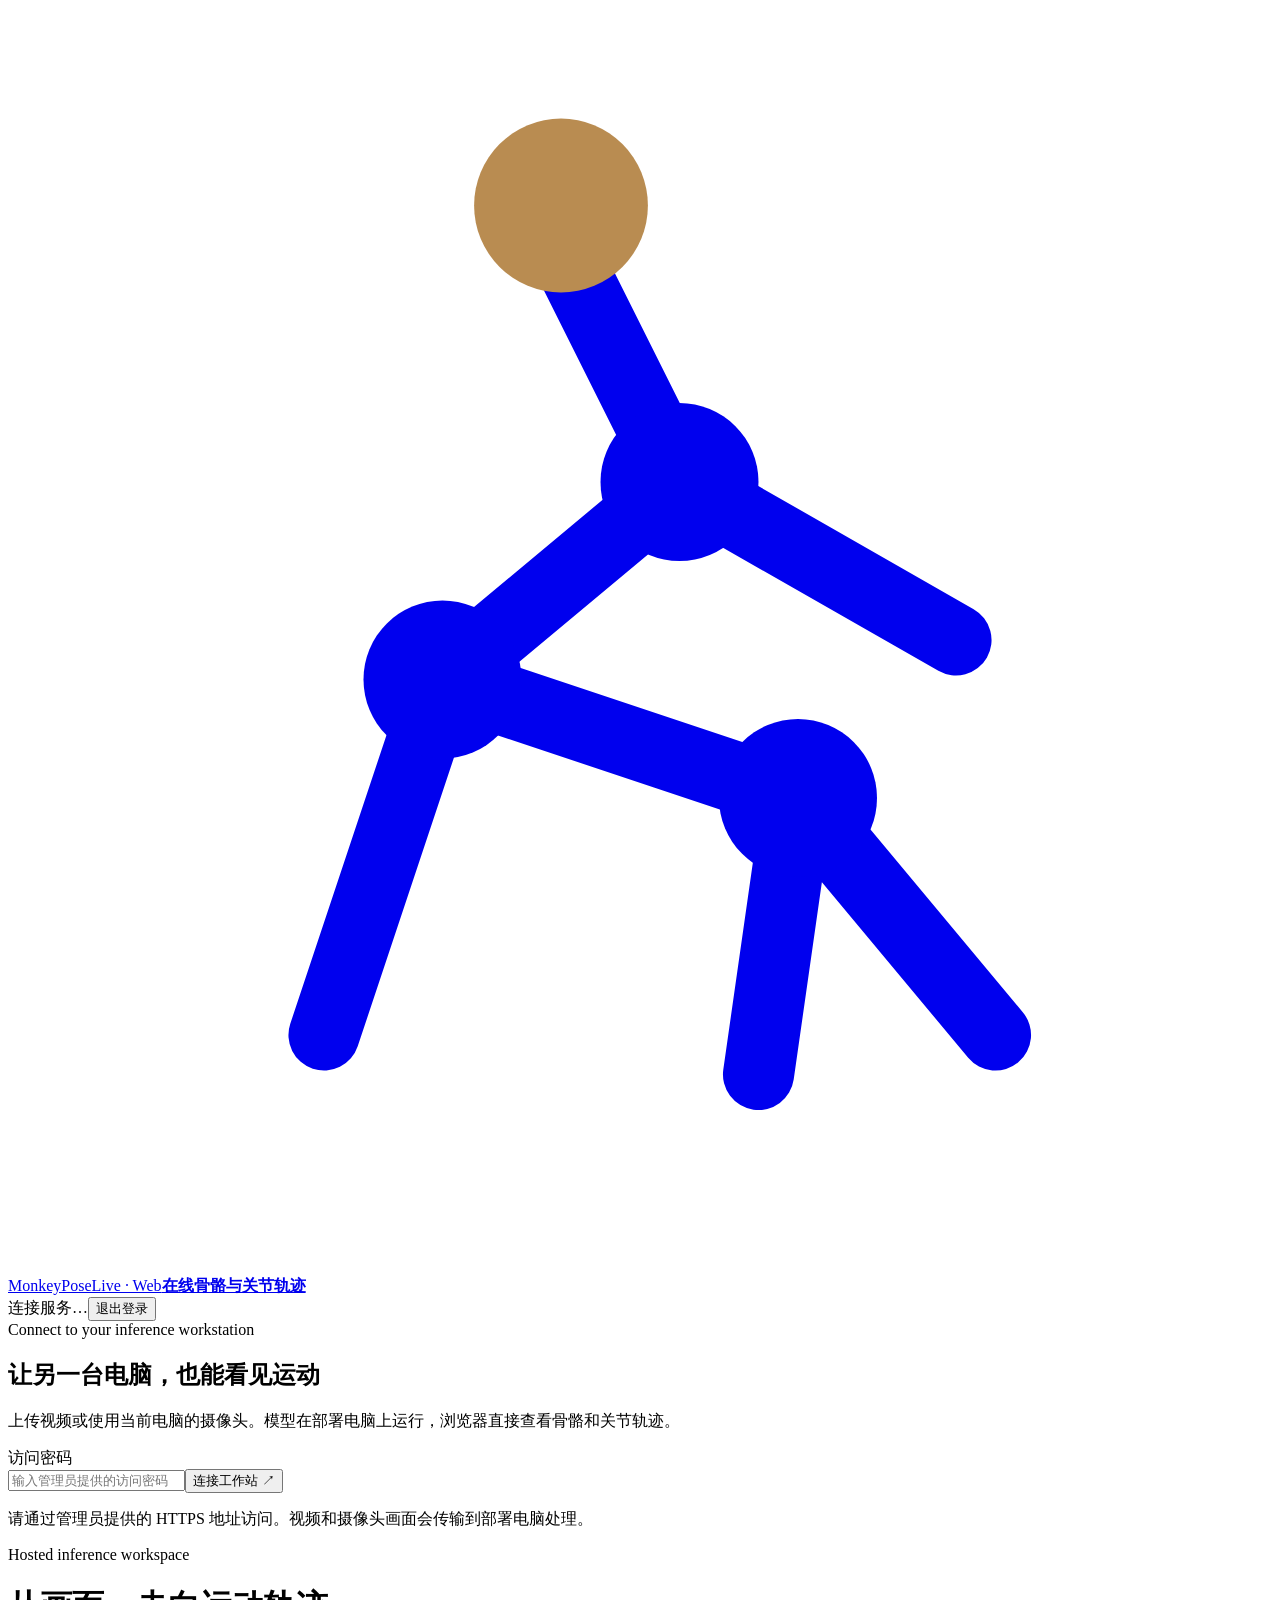
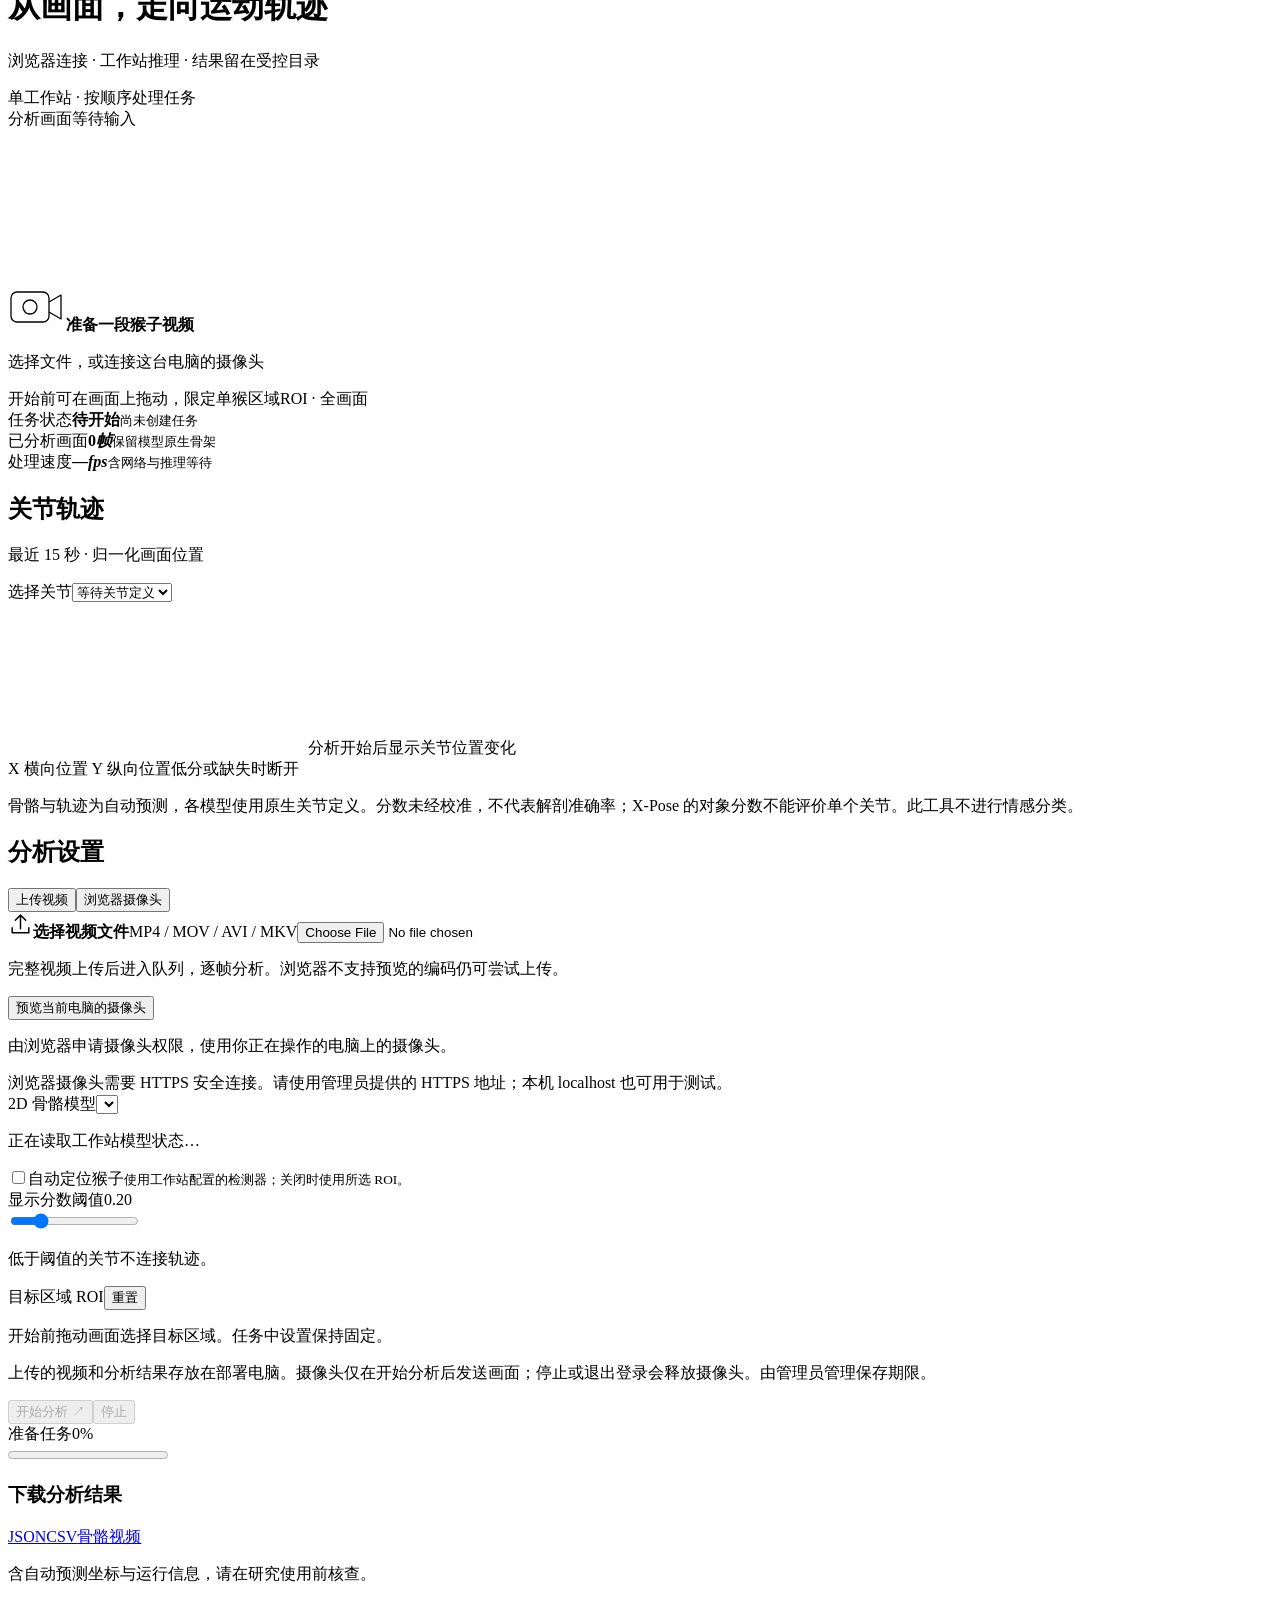
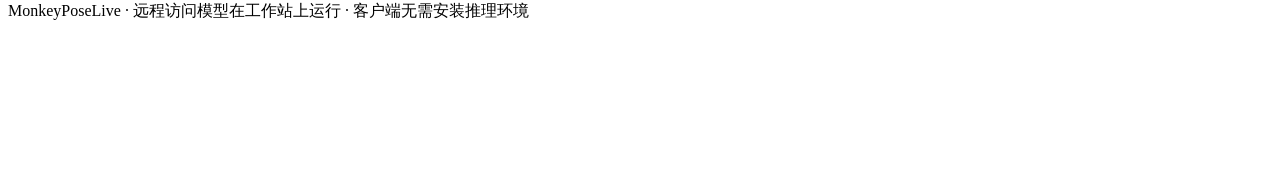
==== web/remote.html @ 24a8ca0a "Add authenticated HTTPS web inference and remote browser camera jobs" ====
<!doctype html>
<html lang="zh-CN">
<head>
  <meta charset="utf-8">
  <meta name="viewport" content="width=device-width,initial-scale=1">
  <meta name="color-scheme" content="light">
  <title>MonkeyPoseLive · 在线骨骼分析</title>
  <link rel="stylesheet" href="/remote.css">
  <script defer src="/remote.js"></script>
</head>
<body>
<div class="shell">
  <header class="header">
    <a class="brand" href="/" aria-label="MonkeyPoseLive 首页">
      <span class="brand-mark" aria-hidden="true"><svg viewBox="0 0 32 32" fill="none"><path d="m8 26 3-9 6-5 7 4M11 17l9 3 5 6M17 12l-3-6M20 20l-1 7" stroke="currentColor" stroke-width="1.8" stroke-linecap="round"/><circle cx="14" cy="5" r="2.2" fill="#b98c51"/><circle cx="11" cy="17" r="2" fill="currentColor"/><circle cx="20" cy="20" r="2" fill="currentColor"/><circle cx="17" cy="12" r="2" fill="currentColor"/></svg></span>
      <span><span class="eyebrow">MonkeyPoseLive · Web</span><strong>在线骨骼与关节轨迹</strong></span>
    </a>
    <div class="header-right"><span class="connection" id="connection"><i></i><span id="connectionText">连接服务…</span></span><button class="quiet hidden" type="button" id="logoutButton">退出登录</button></div>
  </header>

  <section class="login-card card hidden" id="loginPanel" aria-labelledby="loginTitle">
    <span class="eyebrow">Connect to your inference workstation</span>
    <h1 id="loginTitle">让另一台电脑，也能看见运动</h1>
    <p>上传视频或使用当前电脑的摄像头。模型在部署电脑上运行，浏览器直接查看骨骼和关节轨迹。</p>
    <form id="loginForm"><label for="password">访问密码</label><div class="login-row"><input id="password" type="password" autocomplete="current-password" required placeholder="输入管理员提供的访问密码"><button class="primary" id="loginButton" type="submit">连接工作站 <span aria-hidden="true">↗</span></button></div></form>
    <p class="login-note">请通过管理员提供的 HTTPS 地址访问。视频和摄像头画面会传输到部署电脑处理。</p>
    <div class="message hidden" id="loginMessage" role="status" aria-live="polite"></div>
  </section>

  <div id="application" class="hidden">
    <div class="intro"><div><span class="eyebrow">Hosted inference workspace</span><h1>从画面，走向运动轨迹</h1><p>浏览器连接 · 工作站推理 · 结果留在受控目录</p></div><span class="badge" id="serviceHint">单工作站 · 按顺序处理任务</span></div>
    <div class="layout">
      <main class="main">
        <section class="preview-card card" aria-label="骨骼分析画面">
          <div class="preview-top"><span><i class="live-dot" id="liveDot"></i><span id="previewTitle">分析画面</span></span><span class="mono" id="frameSize">等待输入</span></div>
          <div class="preview" id="preview">
            <canvas id="previewCanvas" aria-label="分析画面；任务开始前可拖动选择目标区域" tabindex="0"></canvas>
            <div class="placeholder" id="placeholder"><svg width="58" height="46" viewBox="0 0 58 46" fill="none" aria-hidden="true"><rect x="3" y="8" width="38" height="30" rx="6" stroke="currentColor" stroke-width="1.3"/><path d="m41 18 12-7v24l-12-7" stroke="currentColor" stroke-width="1.3" stroke-linejoin="round"/><circle cx="22" cy="23" r="7" stroke="currentColor" stroke-width="1.3"/></svg><strong>准备一段猴子视频</strong><p>选择文件，或连接这台电脑的摄像头</p></div>
          </div>
          <div class="preview-bottom"><span id="previewHint">开始前可在画面上拖动，限定单猴区域</span><span id="roiLabel">ROI · 全画面</span></div>
        </section>
        <div class="metrics" aria-label="任务指标">
          <div class="metric card"><span class="metric-label">任务状态</span><strong id="jobStatus">待开始</strong><small id="jobDetail">尚未创建任务</small></div>
          <div class="metric card"><span class="metric-label">已分析画面</span><strong><span id="processed">0</span><em>帧</em></strong><small id="frameDetail">保留模型原生骨架</small></div>
          <div class="metric card"><span class="metric-label">处理速度</span><strong><span id="inferenceFps">—</span><em>fps</em></strong><small id="latencyDetail">含网络与推理等待</small></div>
        </div>
        <section class="chart-card card" aria-label="关节轨迹">
          <div class="section-top"><div><h2>关节轨迹</h2><p>最近 15 秒 · 归一化画面位置</p></div><label class="sr-only" for="joint">选择关节</label><select id="joint"><option value="0">等待关节定义</option></select></div>
          <div class="chart"><canvas id="chartCanvas" aria-label="所选关节横向和纵向位置随时间变化"></canvas><span id="chartEmpty">分析开始后显示关节位置变化</span></div>
          <div class="chart-footer"><span><i></i>X 横向位置 <i class="y"></i>Y 纵向位置</span><span id="jointReadout">低分或缺失时断开</span></div>
        </section>
        <p class="research-note">骨骼与轨迹为自动预测，各模型使用原生关节定义。分数未经校准，不代表解剖准确率；X-Pose 的对象分数不能评价单个关节。此工具不进行情感分类。</p>
      </main>

      <aside class="controls card" aria-label="分析设置">
        <h2>分析设置</h2>
        <div class="tabs" role="tablist" aria-label="输入方式"><button id="videoTab" type="button" role="tab" aria-selected="true" aria-controls="videoFields">上传视频</button><button id="cameraTab" type="button" role="tab" aria-selected="false" aria-controls="cameraFields">浏览器摄像头</button></div>
        <div id="videoFields" role="tabpanel" aria-labelledby="videoTab">
          <label class="upload-box" for="videoFile"><svg width="25" height="25" viewBox="0 0 24 24" fill="none" aria-hidden="true"><path d="M12 16V3m-5 5 5-5 5 5M4 15v5h16v-5" stroke="currentColor" stroke-width="1.4" stroke-linecap="round" stroke-linejoin="round"/></svg><strong id="fileName">选择视频文件</strong><span id="fileLimit">MP4 / MOV / AVI / MKV</span><input id="videoFile" type="file" accept="video/*,.mkv,.avi,.mov,.mp4,.m4v,.webm"></label>
          <p class="subtle">完整视频上传后进入队列，逐帧分析。浏览器不支持预览的编码仍可尝试上传。</p>
        </div>
        <div id="cameraFields" class="hidden" role="tabpanel" aria-labelledby="cameraTab">
          <button class="secondary camera-preview" id="cameraPreviewButton" type="button">预览当前电脑的摄像头</button>
          <p class="subtle" id="cameraHint">由浏览器申请摄像头权限，使用你正在操作的电脑上的摄像头。</p>
          <div class="camera-warning hidden" id="cameraWarning">浏览器摄像头需要 HTTPS 安全连接。请使用管理员提供的 HTTPS 地址；本机 localhost 也可用于测试。</div>
        </div>
        <div class="divider"></div>
        <div class="field"><label for="model">2D 骨骼模型</label><select id="model"></select><p class="subtle" id="modelNote">正在读取工作站模型状态…</p></div>
        <label class="check-row"><input type="checkbox" id="detector"><span>自动定位猴子<small id="detectorNote">使用工作站配置的检测器；关闭时使用所选 ROI。</small></span></label>
        <div class="field threshold"><div class="range-top"><label for="threshold">显示分数阈值</label><output id="thresholdValue" for="threshold">0.20</output></div><input type="range" id="threshold" min="0" max="1" step="0.01" value="0.2"><p class="subtle">低于阈值的关节不连接轨迹。</p></div>
        <div class="roi-row"><span>目标区域 ROI</span><button class="quiet" id="resetRoi" type="button">重置</button></div><p class="subtle">开始前拖动画面选择目标区域。任务中设置保持固定。</p>
        <div class="divider"></div>
        <p class="storage-note">上传的视频和分析结果存放在部署电脑。摄像头仅在开始分析后发送画面；停止或退出登录会释放摄像头。由管理员管理保存期限。</p>
        <div class="actions"><button class="primary" id="startButton" type="button" disabled>开始分析 <span aria-hidden="true">↗</span></button><button class="secondary" id="stopButton" type="button" disabled>停止</button></div>
        <div class="progress hidden" id="progressPanel"><div class="progress-top"><span id="progressLabel">准备任务</span><span class="mono" id="progressValue">0%</span></div><progress id="progress" value="0" max="1"></progress></div>
        <div class="message hidden" id="message" role="status" aria-live="polite"></div>
        <div class="downloads hidden" id="downloads"><h3>下载分析结果</h3><div><a id="downloadJson" class="download" href="#" download>JSON</a><a id="downloadCsv" class="download" href="#" download>CSV</a><a id="downloadVideo" class="download hidden" href="#" download>骨骼视频</a></div><p class="subtle">含自动预测坐标与运行信息，请在研究使用前核查。</p></div>
      </aside>
    </div>
  </div>
  <footer><span>MonkeyPoseLive · 远程访问</span><span>模型在工作站上运行 · 客户端无需安装推理环境</span></footer>
</div>
<video id="media" class="hidden" muted playsinline preload="metadata"></video>
</body>
</html>
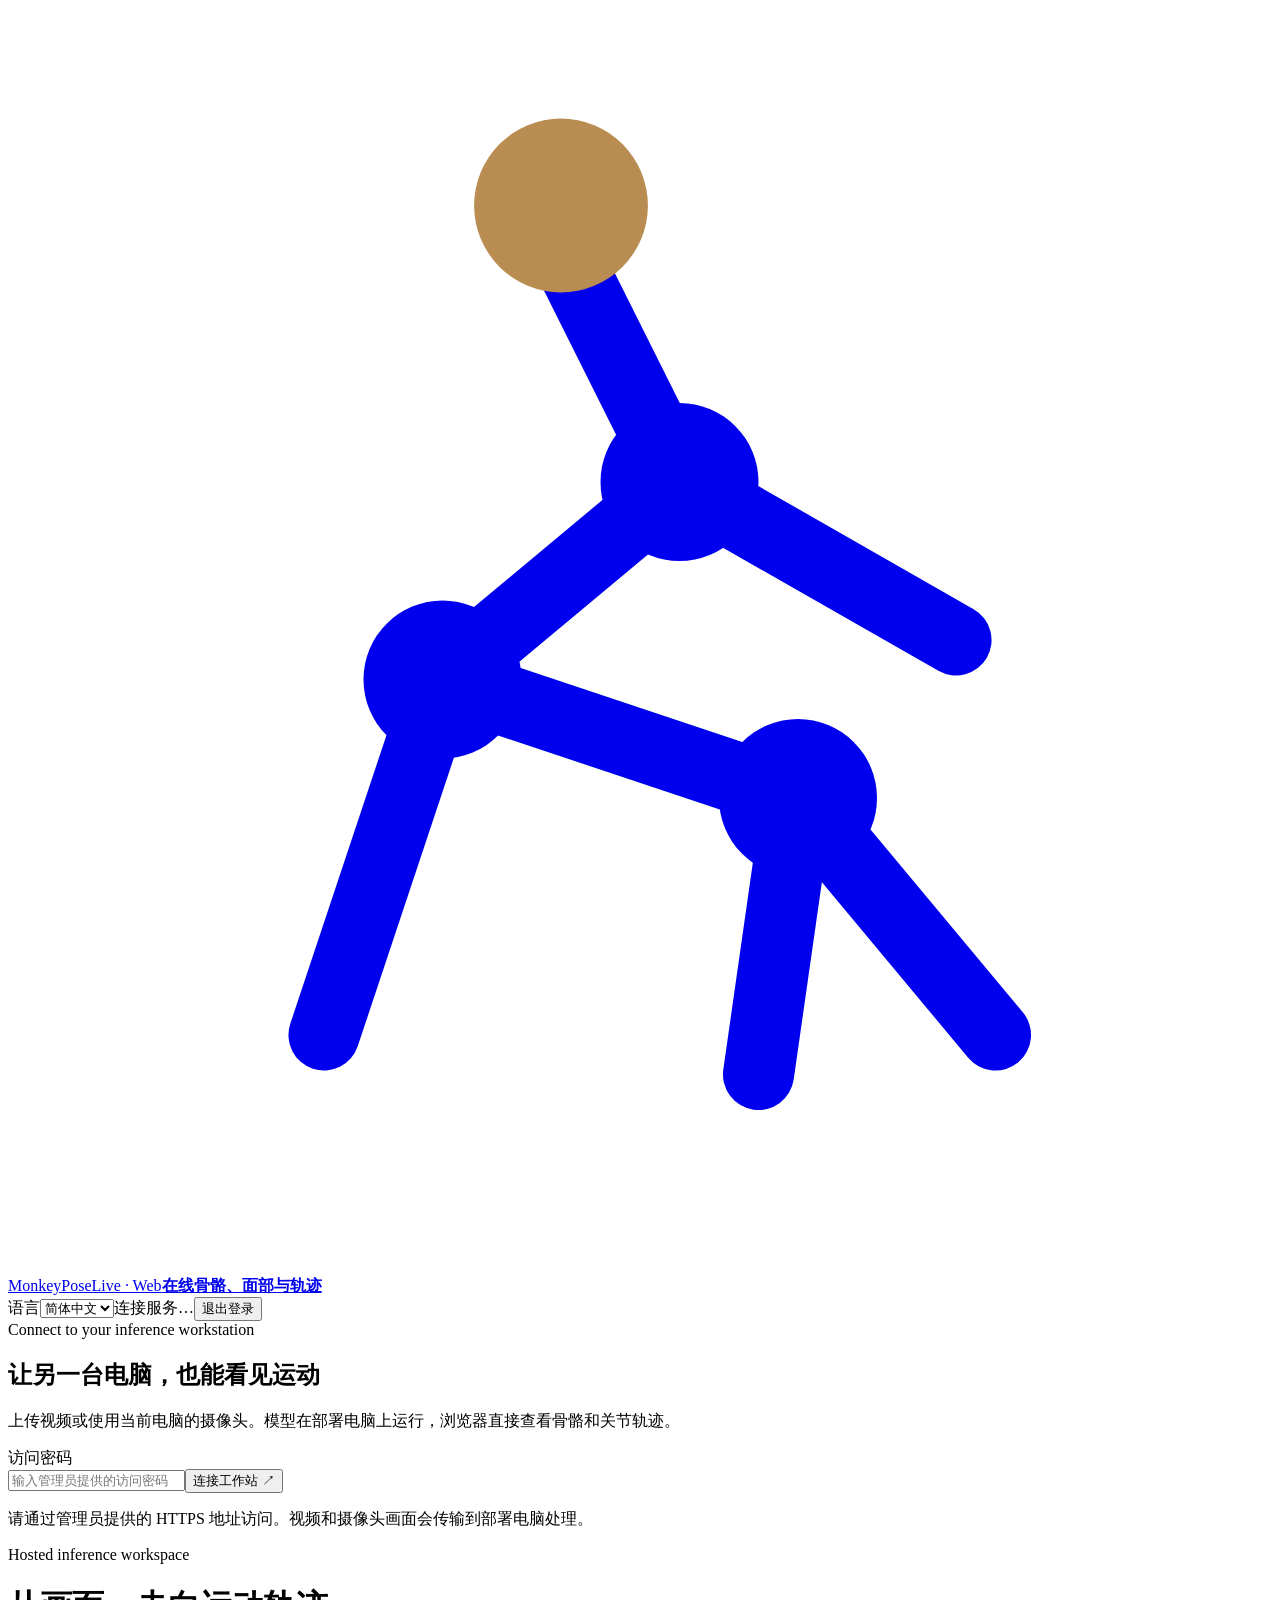
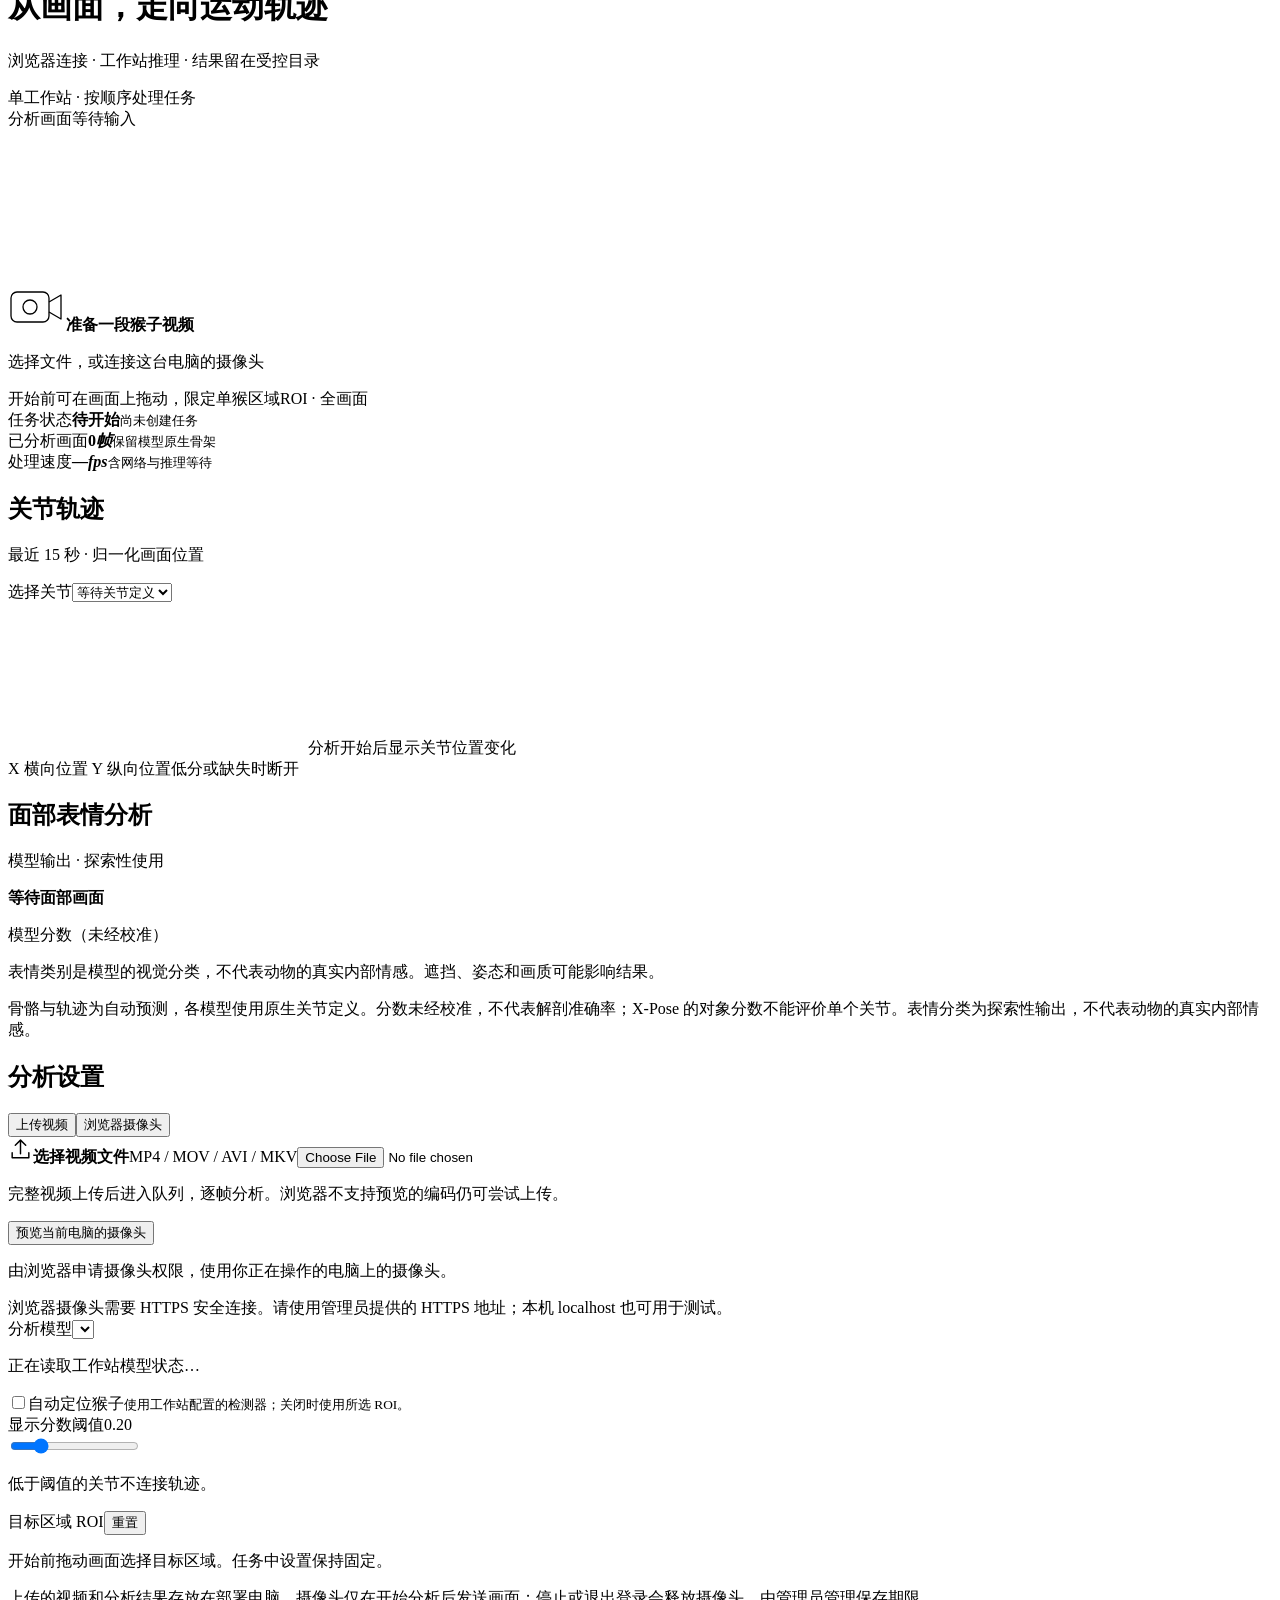
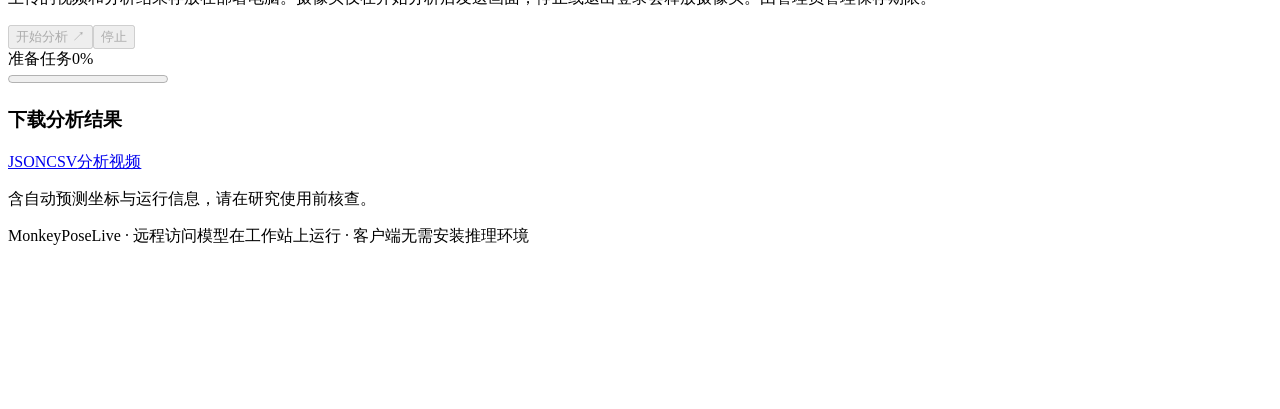
==== commit 861e22f2: "Add Japanese web UI, facial landmarks and facial display analysis" ====
--- a/web/remote.html
+++ b/web/remote.html
@@ -4,81 +4,86 @@
   <meta charset="utf-8">
   <meta name="viewport" content="width=device-width,initial-scale=1">
   <meta name="color-scheme" content="light">
-  <title>MonkeyPoseLive · 在线骨骼分析</title>
+  <title data-i18n="MonkeyPoseLive · 在线骨骼分析">MonkeyPoseLive · 在线骨骼分析</title>
   <link rel="stylesheet" href="/remote.css">
   <script defer src="/remote.js"></script>
 </head>
 <body>
 <div class="shell">
   <header class="header">
-    <a class="brand" href="/" aria-label="MonkeyPoseLive 首页">
+    <a class="brand" href="/" aria-label="MonkeyPoseLive 首页" data-i18n-aria-label="MonkeyPoseLive 首页">
       <span class="brand-mark" aria-hidden="true"><svg viewBox="0 0 32 32" fill="none"><path d="m8 26 3-9 6-5 7 4M11 17l9 3 5 6M17 12l-3-6M20 20l-1 7" stroke="currentColor" stroke-width="1.8" stroke-linecap="round"/><circle cx="14" cy="5" r="2.2" fill="#b98c51"/><circle cx="11" cy="17" r="2" fill="currentColor"/><circle cx="20" cy="20" r="2" fill="currentColor"/><circle cx="17" cy="12" r="2" fill="currentColor"/></svg></span>
-      <span><span class="eyebrow">MonkeyPoseLive · Web</span><strong>在线骨骼与关节轨迹</strong></span>
+      <span><span class="eyebrow">MonkeyPoseLive · Web</span><strong data-i18n="在线骨骼、面部与轨迹">在线骨骼、面部与轨迹</strong></span>
     </a>
-    <div class="header-right"><span class="connection" id="connection"><i></i><span id="connectionText">连接服务…</span></span><button class="quiet hidden" type="button" id="logoutButton">退出登录</button></div>
+    <div class="header-right"><label class="language-choice" for="language"><span data-i18n="语言">语言</span><select id="language" aria-label="Language / 语言 / 言語"><option value="zh">简体中文</option><option value="ja">日本語</option></select></label><span class="connection" id="connection"><i></i><span id="connectionText" data-i18n="连接服务…">连接服务…</span></span><button class="quiet hidden" type="button" id="logoutButton" data-i18n="退出登录">退出登录</button></div>
   </header>
 
   <section class="login-card card hidden" id="loginPanel" aria-labelledby="loginTitle">
-    <span class="eyebrow">Connect to your inference workstation</span>
-    <h1 id="loginTitle">让另一台电脑，也能看见运动</h1>
-    <p>上传视频或使用当前电脑的摄像头。模型在部署电脑上运行，浏览器直接查看骨骼和关节轨迹。</p>
-    <form id="loginForm"><label for="password">访问密码</label><div class="login-row"><input id="password" type="password" autocomplete="current-password" required placeholder="输入管理员提供的访问密码"><button class="primary" id="loginButton" type="submit">连接工作站 <span aria-hidden="true">↗</span></button></div></form>
-    <p class="login-note">请通过管理员提供的 HTTPS 地址访问。视频和摄像头画面会传输到部署电脑处理。</p>
+    <span class="eyebrow" data-i18n="Connect to your inference workstation">Connect to your inference workstation</span>
+    <h1 id="loginTitle" data-i18n="让另一台电脑，也能看见运动">让另一台电脑，也能看见运动</h1>
+    <p data-i18n="上传视频或使用当前电脑的摄像头。模型在部署电脑上运行，浏览器直接查看骨骼和关节轨迹。">上传视频或使用当前电脑的摄像头。模型在部署电脑上运行，浏览器直接查看骨骼和关节轨迹。</p>
+    <form id="loginForm"><label for="password" data-i18n="访问密码">访问密码</label><div class="login-row"><input id="password" type="password" autocomplete="current-password" required placeholder="输入管理员提供的访问密码" data-i18n-placeholder="输入管理员提供的访问密码"><button class="primary" id="loginButton" type="submit"><span data-i18n="连接工作站">连接工作站</span> <span aria-hidden="true">↗</span></button></div></form>
+    <p class="login-note" data-i18n="请通过管理员提供的 HTTPS 地址访问。视频和摄像头画面会传输到部署电脑处理。">请通过管理员提供的 HTTPS 地址访问。视频和摄像头画面会传输到部署电脑处理。</p>
     <div class="message hidden" id="loginMessage" role="status" aria-live="polite"></div>
   </section>
 
   <div id="application" class="hidden">
-    <div class="intro"><div><span class="eyebrow">Hosted inference workspace</span><h1>从画面，走向运动轨迹</h1><p>浏览器连接 · 工作站推理 · 结果留在受控目录</p></div><span class="badge" id="serviceHint">单工作站 · 按顺序处理任务</span></div>
+    <div class="intro"><div><span class="eyebrow" data-i18n="Hosted inference workspace">Hosted inference workspace</span><h1 data-i18n="从画面，走向运动轨迹">从画面，走向运动轨迹</h1><p data-i18n="浏览器连接 · 工作站推理 · 结果留在受控目录">浏览器连接 · 工作站推理 · 结果留在受控目录</p></div><span class="badge" id="serviceHint" data-i18n="单工作站 · 按顺序处理任务">单工作站 · 按顺序处理任务</span></div>
     <div class="layout">
       <main class="main">
-        <section class="preview-card card" aria-label="骨骼分析画面">
-          <div class="preview-top"><span><i class="live-dot" id="liveDot"></i><span id="previewTitle">分析画面</span></span><span class="mono" id="frameSize">等待输入</span></div>
+        <section class="preview-card card" aria-label="骨骼分析画面" data-i18n-aria-label="骨骼分析画面">
+          <div class="preview-top"><span><i class="live-dot" id="liveDot"></i><span id="previewTitle" data-i18n="分析画面">分析画面</span></span><span class="mono" id="frameSize" data-i18n="等待输入">等待输入</span></div>
           <div class="preview" id="preview">
-            <canvas id="previewCanvas" aria-label="分析画面；任务开始前可拖动选择目标区域" tabindex="0"></canvas>
-            <div class="placeholder" id="placeholder"><svg width="58" height="46" viewBox="0 0 58 46" fill="none" aria-hidden="true"><rect x="3" y="8" width="38" height="30" rx="6" stroke="currentColor" stroke-width="1.3"/><path d="m41 18 12-7v24l-12-7" stroke="currentColor" stroke-width="1.3" stroke-linejoin="round"/><circle cx="22" cy="23" r="7" stroke="currentColor" stroke-width="1.3"/></svg><strong>准备一段猴子视频</strong><p>选择文件，或连接这台电脑的摄像头</p></div>
+            <canvas id="previewCanvas" aria-label="分析画面；任务开始前可拖动选择目标区域" data-i18n-aria-label="分析画面；任务开始前可拖动选择目标区域" tabindex="0"></canvas>
+            <div class="placeholder" id="placeholder"><svg width="58" height="46" viewBox="0 0 58 46" fill="none" aria-hidden="true"><rect x="3" y="8" width="38" height="30" rx="6" stroke="currentColor" stroke-width="1.3"/><path d="m41 18 12-7v24l-12-7" stroke="currentColor" stroke-width="1.3" stroke-linejoin="round"/><circle cx="22" cy="23" r="7" stroke="currentColor" stroke-width="1.3"/></svg><strong data-i18n="准备一段猴子视频">准备一段猴子视频</strong><p data-i18n="选择文件，或连接这台电脑的摄像头">选择文件，或连接这台电脑的摄像头</p></div>
           </div>
-          <div class="preview-bottom"><span id="previewHint">开始前可在画面上拖动，限定单猴区域</span><span id="roiLabel">ROI · 全画面</span></div>
+          <div class="preview-bottom"><span id="previewHint" data-i18n="开始前可在画面上拖动，限定单猴区域">开始前可在画面上拖动，限定单猴区域</span><span id="roiLabel" data-i18n="ROI · 全画面">ROI · 全画面</span></div>
         </section>
-        <div class="metrics" aria-label="任务指标">
-          <div class="metric card"><span class="metric-label">任务状态</span><strong id="jobStatus">待开始</strong><small id="jobDetail">尚未创建任务</small></div>
-          <div class="metric card"><span class="metric-label">已分析画面</span><strong><span id="processed">0</span><em>帧</em></strong><small id="frameDetail">保留模型原生骨架</small></div>
-          <div class="metric card"><span class="metric-label">处理速度</span><strong><span id="inferenceFps">—</span><em>fps</em></strong><small id="latencyDetail">含网络与推理等待</small></div>
+        <div class="metrics" aria-label="任务指标" data-i18n-aria-label="任务指标">
+          <div class="metric card"><span class="metric-label" data-i18n="任务状态">任务状态</span><strong id="jobStatus" data-i18n="待开始">待开始</strong><small id="jobDetail" data-i18n="尚未创建任务">尚未创建任务</small></div>
+          <div class="metric card"><span class="metric-label" data-i18n="已分析画面">已分析画面</span><strong><span id="processed">0</span><em data-i18n="帧">帧</em></strong><small id="frameDetail" data-i18n="保留模型原生骨架">保留模型原生骨架</small></div>
+          <div class="metric card"><span class="metric-label" data-i18n="处理速度">处理速度</span><strong><span id="inferenceFps">—</span><em>fps</em></strong><small id="latencyDetail" data-i18n="含网络与推理等待">含网络与推理等待</small></div>
         </div>
-        <section class="chart-card card" aria-label="关节轨迹">
-          <div class="section-top"><div><h2>关节轨迹</h2><p>最近 15 秒 · 归一化画面位置</p></div><label class="sr-only" for="joint">选择关节</label><select id="joint"><option value="0">等待关节定义</option></select></div>
-          <div class="chart"><canvas id="chartCanvas" aria-label="所选关节横向和纵向位置随时间变化"></canvas><span id="chartEmpty">分析开始后显示关节位置变化</span></div>
-          <div class="chart-footer"><span><i></i>X 横向位置 <i class="y"></i>Y 纵向位置</span><span id="jointReadout">低分或缺失时断开</span></div>
+        <section class="chart-card card" id="trajectoryPanel" aria-label="关节轨迹" data-i18n-aria-label="关节轨迹">
+          <div class="section-top"><div><h2 id="trajectoryTitle" data-i18n="关节轨迹">关节轨迹</h2><p data-i18n="最近 15 秒 · 归一化画面位置">最近 15 秒 · 归一化画面位置</p></div><label class="sr-only" for="joint" data-i18n="选择关节">选择关节</label><select id="joint"><option value="0" data-i18n="等待关节定义">等待关节定义</option></select></div>
+          <div class="chart"><canvas id="chartCanvas" aria-label="所选关节横向和纵向位置随时间变化" data-i18n-aria-label="所选关节横向和纵向位置随时间变化"></canvas><span id="chartEmpty" data-i18n="分析开始后显示关节位置变化">分析开始后显示关节位置变化</span></div>
+          <div class="chart-footer"><span><i></i><span data-i18n="X 横向位置">X 横向位置</span> <i class="y"></i><span data-i18n="Y 纵向位置">Y 纵向位置</span></span><span id="jointReadout" data-i18n="低分或缺失时断开">低分或缺失时断开</span></div>
         </section>
-        <p class="research-note">骨骼与轨迹为自动预测，各模型使用原生关节定义。分数未经校准，不代表解剖准确率；X-Pose 的对象分数不能评价单个关节。此工具不进行情感分类。</p>
+        <section class="expression-card card hidden" id="expressionPanel" aria-label="面部表情分析" data-i18n-aria-label="面部表情分析">
+          <div class="section-top"><div><h2 data-i18n="面部表情分析">面部表情分析</h2><p data-i18n="模型输出 · 探索性使用">模型输出 · 探索性使用</p></div><strong id="expressionLabel" data-i18n="等待面部画面">等待面部画面</strong></div>
+          <p class="subtle" data-i18n="模型分数（未经校准）">模型分数（未经校准）</p><div id="expressionScores" class="expression-scores"></div>
+          <p class="subtle" id="expressionHint" data-i18n="表情类别是模型的视觉分类，不代表动物的真实内部情感。遮挡、姿态和画质可能影响结果。">表情类别是模型的视觉分类，不代表动物的真实内部情感。遮挡、姿态和画质可能影响结果。</p>
+        </section>
+        <p class="research-note" id="researchNote" data-i18n="骨骼与轨迹为自动预测，各模型使用原生关节定义。分数未经校准，不代表解剖准确率；X-Pose 的对象分数不能评价单个关节。表情分类为探索性输出，不代表动物的真实内部情感。">骨骼与轨迹为自动预测，各模型使用原生关节定义。分数未经校准，不代表解剖准确率；X-Pose 的对象分数不能评价单个关节。表情分类为探索性输出，不代表动物的真实内部情感。</p>
       </main>
 
-      <aside class="controls card" aria-label="分析设置">
-        <h2>分析设置</h2>
-        <div class="tabs" role="tablist" aria-label="输入方式"><button id="videoTab" type="button" role="tab" aria-selected="true" aria-controls="videoFields">上传视频</button><button id="cameraTab" type="button" role="tab" aria-selected="false" aria-controls="cameraFields">浏览器摄像头</button></div>
+      <aside class="controls card" aria-label="分析设置" data-i18n-aria-label="分析设置">
+        <h2 data-i18n="分析设置">分析设置</h2>
+        <div class="tabs" role="tablist" aria-label="输入方式" data-i18n-aria-label="输入方式"><button id="videoTab" type="button" role="tab" aria-selected="true" aria-controls="videoFields" data-i18n="上传视频">上传视频</button><button id="cameraTab" type="button" role="tab" aria-selected="false" aria-controls="cameraFields" data-i18n="浏览器摄像头">浏览器摄像头</button></div>
         <div id="videoFields" role="tabpanel" aria-labelledby="videoTab">
-          <label class="upload-box" for="videoFile"><svg width="25" height="25" viewBox="0 0 24 24" fill="none" aria-hidden="true"><path d="M12 16V3m-5 5 5-5 5 5M4 15v5h16v-5" stroke="currentColor" stroke-width="1.4" stroke-linecap="round" stroke-linejoin="round"/></svg><strong id="fileName">选择视频文件</strong><span id="fileLimit">MP4 / MOV / AVI / MKV</span><input id="videoFile" type="file" accept="video/*,.mkv,.avi,.mov,.mp4,.m4v,.webm"></label>
-          <p class="subtle">完整视频上传后进入队列，逐帧分析。浏览器不支持预览的编码仍可尝试上传。</p>
+          <label class="upload-box" for="videoFile"><svg width="25" height="25" viewBox="0 0 24 24" fill="none" aria-hidden="true"><path d="M12 16V3m-5 5 5-5 5 5M4 15v5h16v-5" stroke="currentColor" stroke-width="1.4" stroke-linecap="round" stroke-linejoin="round"/></svg><strong id="fileName" data-i18n="选择视频文件">选择视频文件</strong><span id="fileLimit">MP4 / MOV / AVI / MKV</span><input id="videoFile" type="file" accept="video/*,.mkv,.avi,.mov,.mp4,.m4v,.webm"></label>
+          <p class="subtle" data-i18n="完整视频上传后进入队列，逐帧分析。浏览器不支持预览的编码仍可尝试上传。">完整视频上传后进入队列，逐帧分析。浏览器不支持预览的编码仍可尝试上传。</p>
         </div>
         <div id="cameraFields" class="hidden" role="tabpanel" aria-labelledby="cameraTab">
-          <button class="secondary camera-preview" id="cameraPreviewButton" type="button">预览当前电脑的摄像头</button>
-          <p class="subtle" id="cameraHint">由浏览器申请摄像头权限，使用你正在操作的电脑上的摄像头。</p>
-          <div class="camera-warning hidden" id="cameraWarning">浏览器摄像头需要 HTTPS 安全连接。请使用管理员提供的 HTTPS 地址；本机 localhost 也可用于测试。</div>
+          <button class="secondary camera-preview" id="cameraPreviewButton" type="button" data-i18n="预览当前电脑的摄像头">预览当前电脑的摄像头</button>
+          <p class="subtle" id="cameraHint" data-i18n="由浏览器申请摄像头权限，使用你正在操作的电脑上的摄像头。">由浏览器申请摄像头权限，使用你正在操作的电脑上的摄像头。</p>
+          <div class="camera-warning hidden" id="cameraWarning" data-i18n="浏览器摄像头需要 HTTPS 安全连接。请使用管理员提供的 HTTPS 地址；本机 localhost 也可用于测试。">浏览器摄像头需要 HTTPS 安全连接。请使用管理员提供的 HTTPS 地址；本机 localhost 也可用于测试。</div>
         </div>
         <div class="divider"></div>
-        <div class="field"><label for="model">2D 骨骼模型</label><select id="model"></select><p class="subtle" id="modelNote">正在读取工作站模型状态…</p></div>
-        <label class="check-row"><input type="checkbox" id="detector"><span>自动定位猴子<small id="detectorNote">使用工作站配置的检测器；关闭时使用所选 ROI。</small></span></label>
-        <div class="field threshold"><div class="range-top"><label for="threshold">显示分数阈值</label><output id="thresholdValue" for="threshold">0.20</output></div><input type="range" id="threshold" min="0" max="1" step="0.01" value="0.2"><p class="subtle">低于阈值的关节不连接轨迹。</p></div>
-        <div class="roi-row"><span>目标区域 ROI</span><button class="quiet" id="resetRoi" type="button">重置</button></div><p class="subtle">开始前拖动画面选择目标区域。任务中设置保持固定。</p>
+        <div class="field"><label for="model" data-i18n="分析模型">分析模型</label><select id="model"></select><p class="model-count subtle" id="modelCount"></p><p class="subtle" id="modelNote" data-i18n="正在读取工作站模型状态…">正在读取工作站模型状态…</p></div>
+        <label class="check-row"><input type="checkbox" id="detector"><span><span id="detectorLabel" data-i18n="自动定位猴子">自动定位猴子</span><small id="detectorNote" data-i18n="使用工作站配置的检测器；关闭时使用所选 ROI。">使用工作站配置的检测器；关闭时使用所选 ROI。</small></span></label>
+        <div class="field threshold"><div class="range-top"><label for="threshold" data-i18n="显示分数阈值">显示分数阈值</label><output id="thresholdValue" for="threshold">0.20</output></div><input type="range" id="threshold" min="0" max="1" step="0.01" value="0.2"><p class="subtle" data-i18n="低于阈值的关节不连接轨迹。">低于阈值的关节不连接轨迹。</p></div>
+        <div class="roi-row"><span data-i18n="目标区域 ROI">目标区域 ROI</span><button class="quiet" id="resetRoi" type="button" data-i18n="重置">重置</button></div><p class="subtle" data-i18n="开始前拖动画面选择目标区域。任务中设置保持固定。">开始前拖动画面选择目标区域。任务中设置保持固定。</p>
         <div class="divider"></div>
-        <p class="storage-note">上传的视频和分析结果存放在部署电脑。摄像头仅在开始分析后发送画面；停止或退出登录会释放摄像头。由管理员管理保存期限。</p>
-        <div class="actions"><button class="primary" id="startButton" type="button" disabled>开始分析 <span aria-hidden="true">↗</span></button><button class="secondary" id="stopButton" type="button" disabled>停止</button></div>
-        <div class="progress hidden" id="progressPanel"><div class="progress-top"><span id="progressLabel">准备任务</span><span class="mono" id="progressValue">0%</span></div><progress id="progress" value="0" max="1"></progress></div>
+        <p class="storage-note" data-i18n="上传的视频和分析结果存放在部署电脑。摄像头仅在开始分析后发送画面；停止或退出登录会释放摄像头。由管理员管理保存期限。">上传的视频和分析结果存放在部署电脑。摄像头仅在开始分析后发送画面；停止或退出登录会释放摄像头。由管理员管理保存期限。</p>
+        <div class="actions"><button class="primary" id="startButton" type="button" disabled><span data-i18n="开始分析">开始分析</span> <span aria-hidden="true">↗</span></button><button class="secondary" id="stopButton" type="button" disabled data-i18n="停止">停止</button></div>
+        <div class="progress hidden" id="progressPanel"><div class="progress-top"><span id="progressLabel" data-i18n="准备任务">准备任务</span><span class="mono" id="progressValue">0%</span></div><progress id="progress" value="0" max="1"></progress></div>
         <div class="message hidden" id="message" role="status" aria-live="polite"></div>
-        <div class="downloads hidden" id="downloads"><h3>下载分析结果</h3><div><a id="downloadJson" class="download" href="#" download>JSON</a><a id="downloadCsv" class="download" href="#" download>CSV</a><a id="downloadVideo" class="download hidden" href="#" download>骨骼视频</a></div><p class="subtle">含自动预测坐标与运行信息，请在研究使用前核查。</p></div>
+        <div class="downloads hidden" id="downloads"><h3 data-i18n="下载分析结果">下载分析结果</h3><div><a id="downloadJson" class="download" href="#" download>JSON</a><a id="downloadCsv" class="download" href="#" download>CSV</a><a id="downloadVideo" class="download hidden" href="#" download data-i18n="分析视频">分析视频</a></div><p class="subtle" data-i18n="含自动预测坐标与运行信息，请在研究使用前核查。">含自动预测坐标与运行信息，请在研究使用前核查。</p></div>
       </aside>
     </div>
   </div>
-  <footer><span>MonkeyPoseLive · 远程访问</span><span>模型在工作站上运行 · 客户端无需安装推理环境</span></footer>
+  <footer><span data-i18n="MonkeyPoseLive · 远程访问">MonkeyPoseLive · 远程访问</span><span data-i18n="模型在工作站上运行 · 客户端无需安装推理环境">模型在工作站上运行 · 客户端无需安装推理环境</span></footer>
 </div>
 <video id="media" class="hidden" muted playsinline preload="metadata"></video>
 </body>
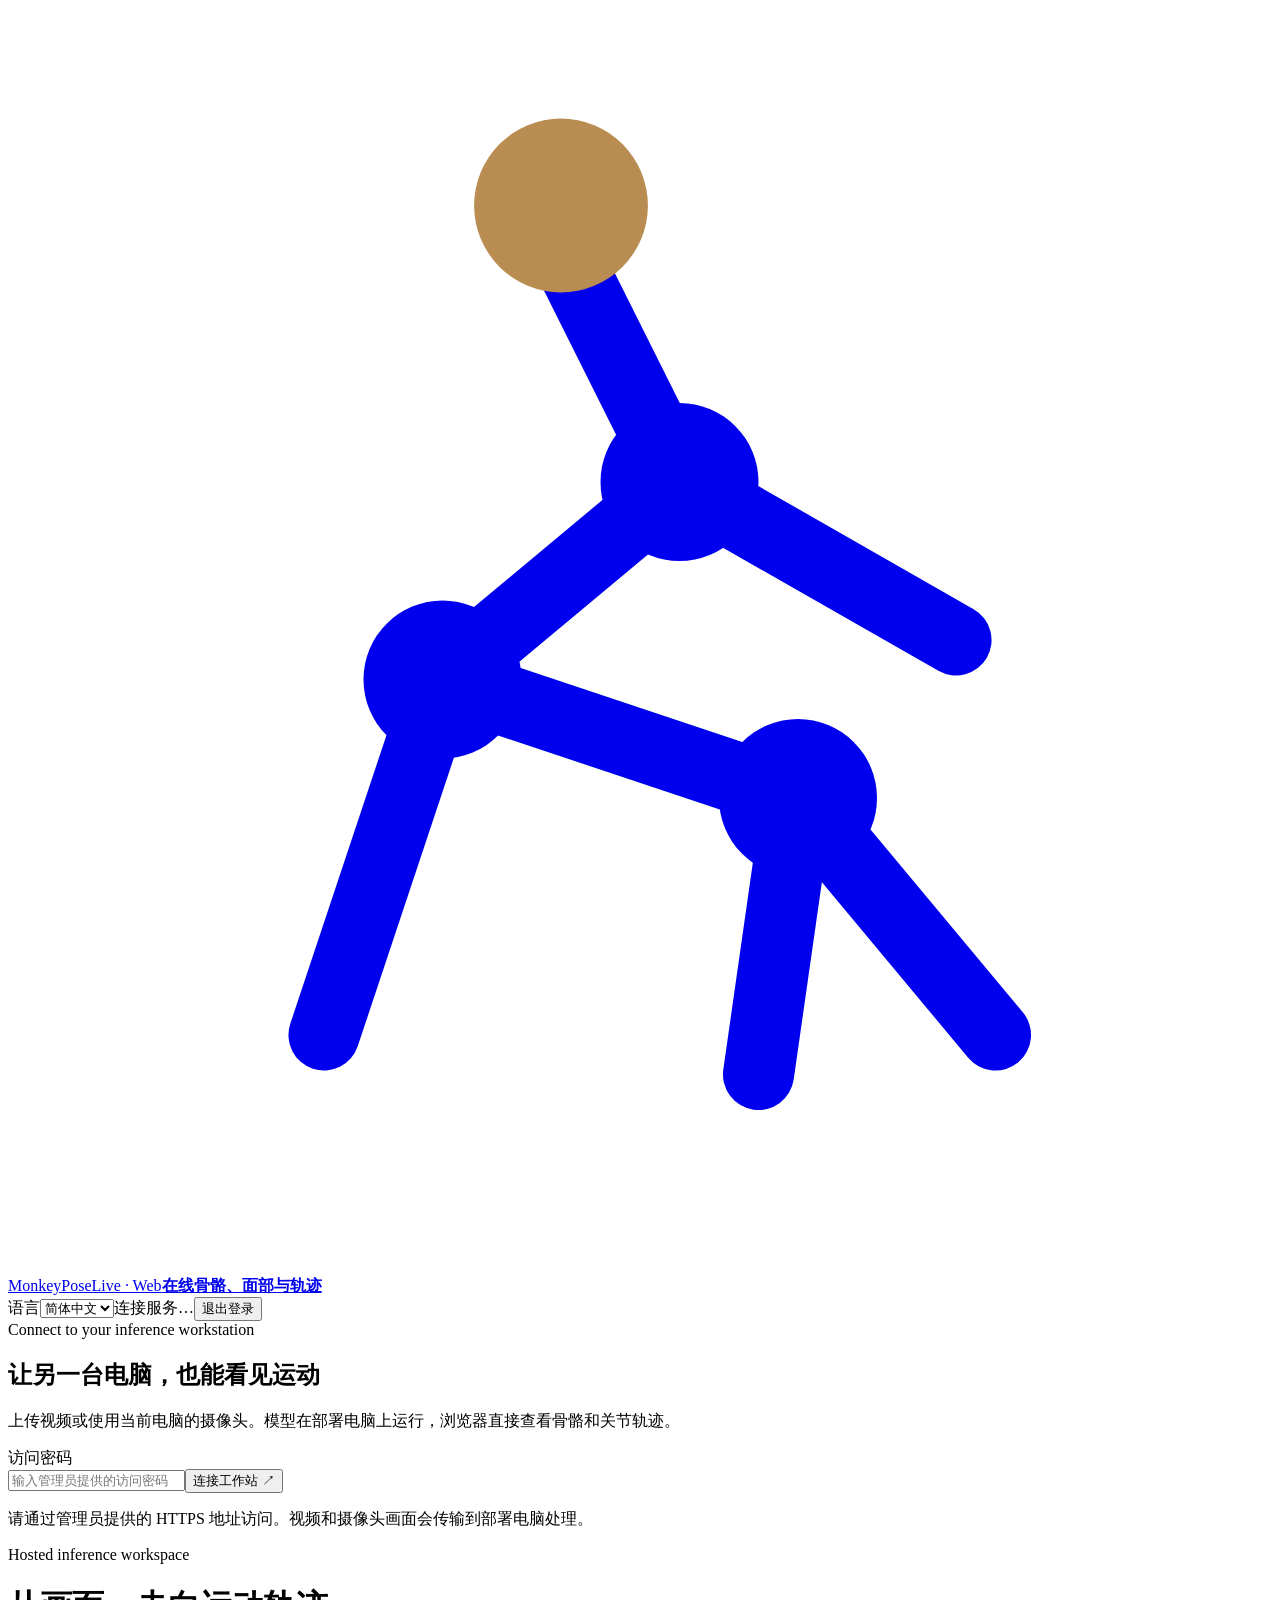
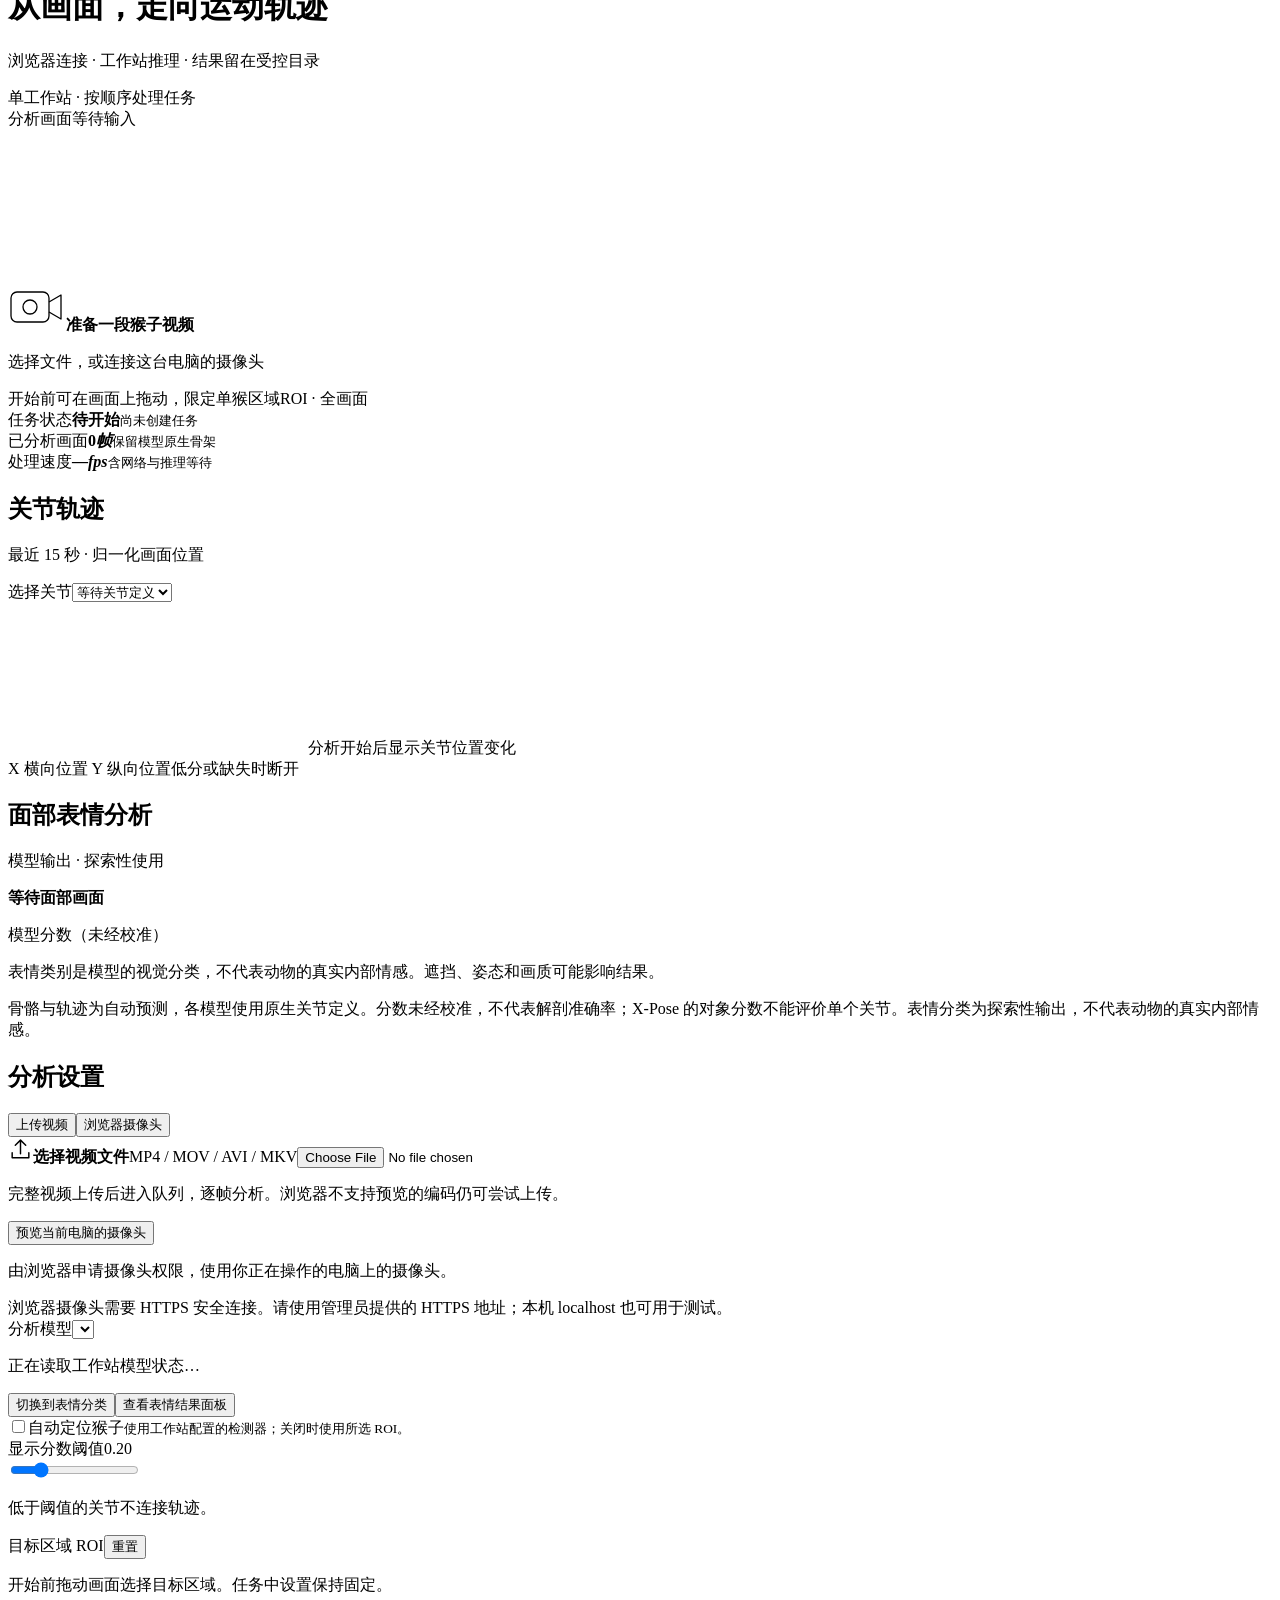
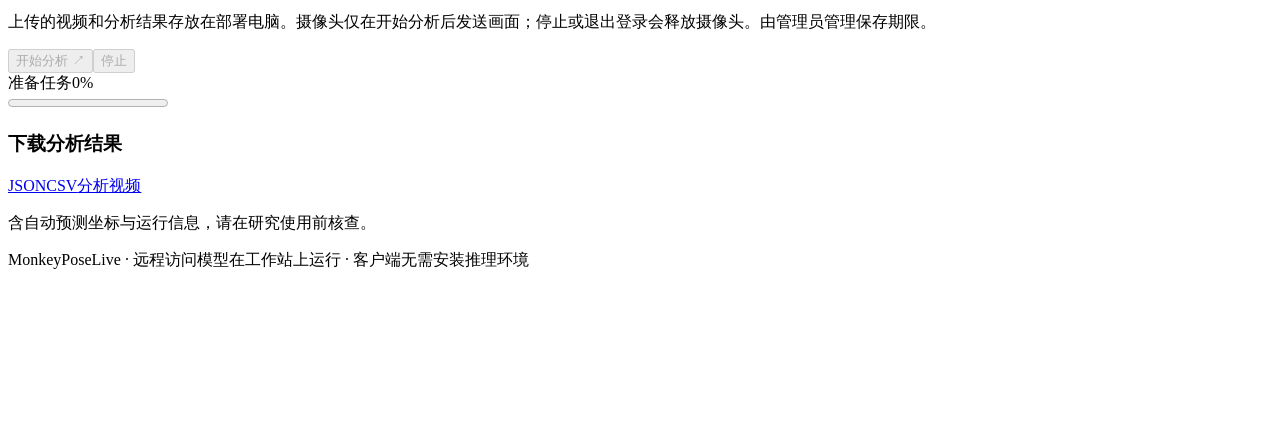
==== commit abdf832a: "Clarify facial landmark and expression classification modes" ====
--- a/web/remote.html
+++ b/web/remote.html
@@ -49,7 +49,7 @@
           <div class="chart"><canvas id="chartCanvas" aria-label="所选关节横向和纵向位置随时间变化" data-i18n-aria-label="所选关节横向和纵向位置随时间变化"></canvas><span id="chartEmpty" data-i18n="分析开始后显示关节位置变化">分析开始后显示关节位置变化</span></div>
           <div class="chart-footer"><span><i></i><span data-i18n="X 横向位置">X 横向位置</span> <i class="y"></i><span data-i18n="Y 纵向位置">Y 纵向位置</span></span><span id="jointReadout" data-i18n="低分或缺失时断开">低分或缺失时断开</span></div>
         </section>
-        <section class="expression-card card hidden" id="expressionPanel" aria-label="面部表情分析" data-i18n-aria-label="面部表情分析">
+        <section class="expression-card card hidden" id="expressionPanel" tabindex="-1" aria-label="面部表情分析" data-i18n-aria-label="面部表情分析">
           <div class="section-top"><div><h2 data-i18n="面部表情分析">面部表情分析</h2><p data-i18n="模型输出 · 探索性使用">模型输出 · 探索性使用</p></div><strong id="expressionLabel" data-i18n="等待面部画面">等待面部画面</strong></div>
           <p class="subtle" data-i18n="模型分数（未经校准）">模型分数（未经校准）</p><div id="expressionScores" class="expression-scores"></div>
           <p class="subtle" id="expressionHint" data-i18n="表情类别是模型的视觉分类，不代表动物的真实内部情感。遮挡、姿态和画质可能影响结果。">表情类别是模型的视觉分类，不代表动物的真实内部情感。遮挡、姿态和画质可能影响结果。</p>
@@ -70,7 +70,7 @@
           <div class="camera-warning hidden" id="cameraWarning" data-i18n="浏览器摄像头需要 HTTPS 安全连接。请使用管理员提供的 HTTPS 地址；本机 localhost 也可用于测试。">浏览器摄像头需要 HTTPS 安全连接。请使用管理员提供的 HTTPS 地址；本机 localhost 也可用于测试。</div>
         </div>
         <div class="divider"></div>
-        <div class="field"><label for="model" data-i18n="分析模型">分析模型</label><select id="model"></select><p class="model-count subtle" id="modelCount"></p><p class="subtle" id="modelNote" data-i18n="正在读取工作站模型状态…">正在读取工作站模型状态…</p></div>
+        <div class="field"><label for="model" data-i18n="分析模型">分析模型</label><select id="model"></select><p class="model-count subtle" id="modelCount"></p><p class="subtle" id="modelNote" data-i18n="正在读取工作站模型状态…">正在读取工作站模型状态…</p><div class="model-task-help hidden" id="modelTaskHelp"><p id="modelTaskHint"></p><button class="secondary hidden" id="switchExpressionButton" type="button" data-i18n="切换到表情分类">切换到表情分类</button><button class="quiet hidden" id="viewExpressionButton" type="button" data-i18n="查看表情结果面板">查看表情结果面板</button></div></div>
         <label class="check-row"><input type="checkbox" id="detector"><span><span id="detectorLabel" data-i18n="自动定位猴子">自动定位猴子</span><small id="detectorNote" data-i18n="使用工作站配置的检测器；关闭时使用所选 ROI。">使用工作站配置的检测器；关闭时使用所选 ROI。</small></span></label>
         <div class="field threshold"><div class="range-top"><label for="threshold" data-i18n="显示分数阈值">显示分数阈值</label><output id="thresholdValue" for="threshold">0.20</output></div><input type="range" id="threshold" min="0" max="1" step="0.01" value="0.2"><p class="subtle" data-i18n="低于阈值的关节不连接轨迹。">低于阈值的关节不连接轨迹。</p></div>
         <div class="roi-row"><span data-i18n="目标区域 ROI">目标区域 ROI</span><button class="quiet" id="resetRoi" type="button" data-i18n="重置">重置</button></div><p class="subtle" data-i18n="开始前拖动画面选择目标区域。任务中设置保持固定。">开始前拖动画面选择目标区域。任务中设置保持固定。</p>
